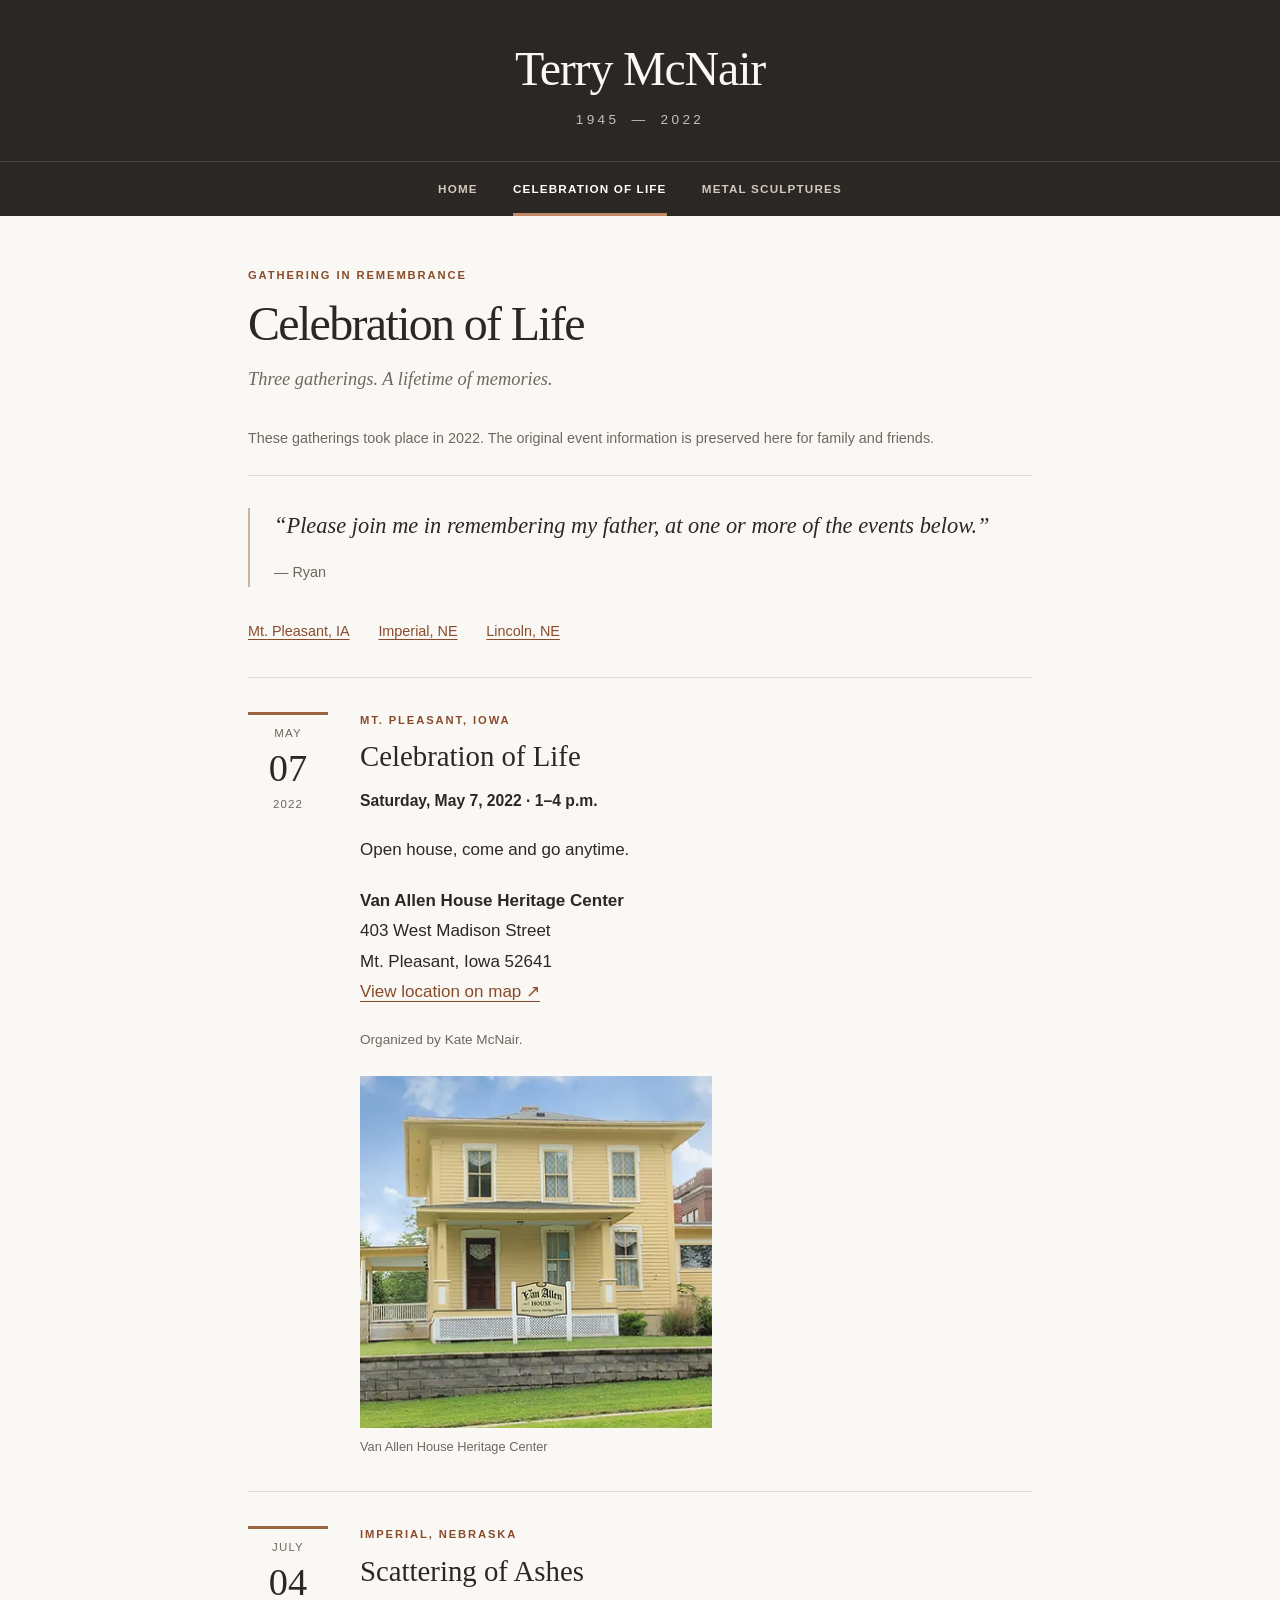
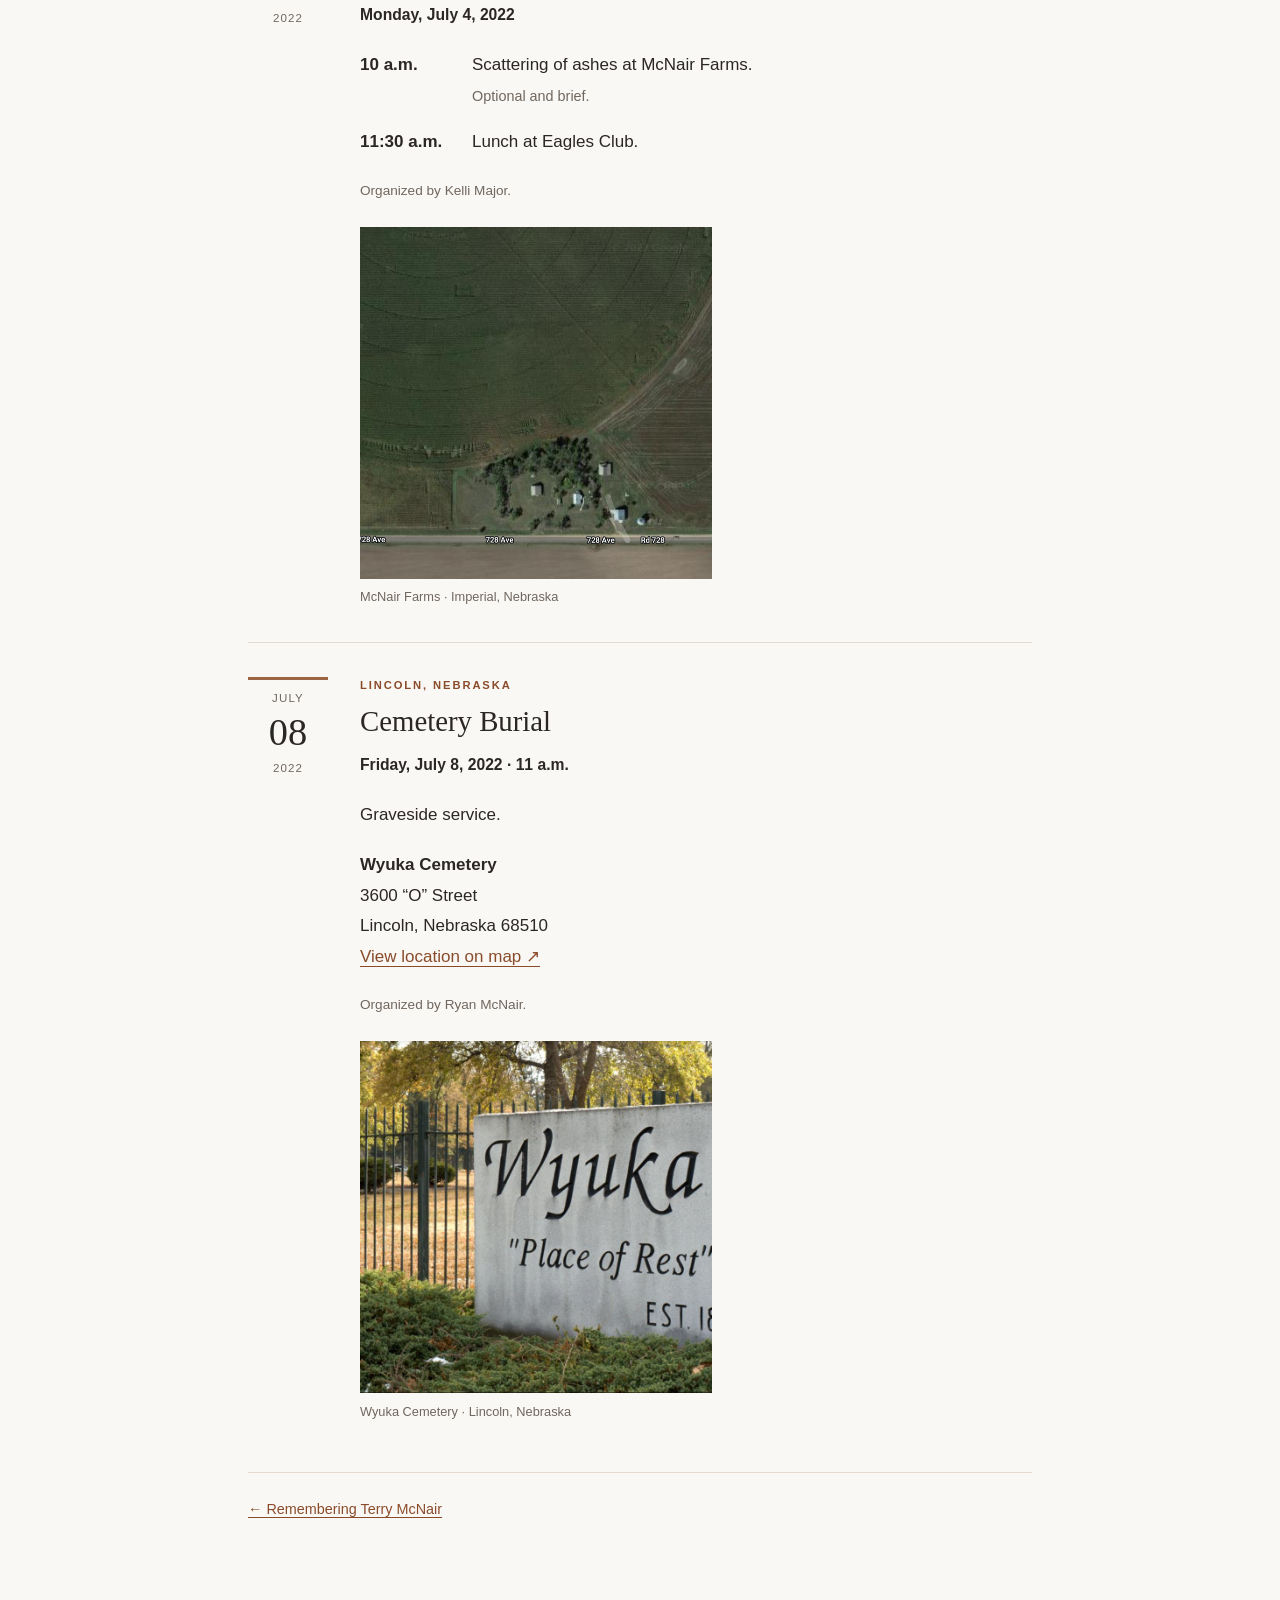
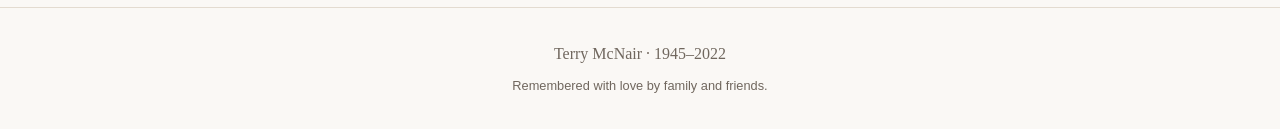
==== celebration-of-life/index.html @ 95c63678 "Build Terry McNair memorial site for GitHub Pages" ====
<!doctype html>
<html lang="en">
<head>
  <meta charset="utf-8">
  <meta name="viewport" content="width=device-width, initial-scale=1">
  <title>Celebration of Life | Terry McNair · 1945–2022</title>
  <meta name="description" content="The three 2022 gatherings remembering Terry McNair in Mt. Pleasant, Iowa; Imperial, Nebraska; and Lincoln, Nebraska.">
  <link rel="canonical" href="https://www.terrymcnair.com/celebration-of-life/">
  <meta property="og:title" content="Celebration of Life | Terry McNair">
  <meta property="og:description" content="The three 2022 gatherings remembering Terry McNair in Mt. Pleasant, Iowa; Imperial, Nebraska; and Lincoln, Nebraska.">
  <meta property="og:type" content="website">
  <meta property="og:url" content="https://www.terrymcnair.com/celebration-of-life/">
  <meta property="og:image" content="https://www.terrymcnair.com/images/terry-mcnair.jpg">
  <meta name="theme-color" content="#2b2724">
  <link rel="icon" href="../images/favicon.svg" type="image/svg+xml">
  <link rel="stylesheet" href="../css/style.css">
  <script src="../js/gallery.js" defer></script>
</head>
<body>
  <a class="skip-link" href="#main">Skip to content</a>
  <header class="site-header">
    <div class="masthead"><a class="site-title" href="../">Terry McNair</a><p class="life-dates">1945 <span aria-hidden="true">—</span> 2022</p></div>
    <nav aria-label="Main navigation"><ul><li><a href="../">Home</a></li><li><a href="../celebration-of-life/" aria-current="page">Celebration of Life</a></li><li><a href="../metal-sculptures/">Metal Sculptures</a></li></ul></nav>
  </header>
  <main id="main" class="reading" tabindex="-1">
    <div class="page-heading"><p class="eyebrow">Gathering in remembrance</p><h1>Celebration of Life</h1><p class="subtitle">Three gatherings. A lifetime of memories.</p></div>
    <p class="archive-note">These gatherings took place in 2022. The original event information is preserved here for family and friends.</p>
    <blockquote><p>“Please join me in remembering my father, at one or more of the events below.”</p><cite>— Ryan</cite></blockquote>
    <nav class="event-nav" aria-label="Jump to an event"><a href="#mt-pleasant">Mt. Pleasant, IA</a><a href="#imperial">Imperial, NE</a><a href="#lincoln">Lincoln, NE</a></nav>
    <div class="events">
      <section class="event" id="mt-pleasant" aria-labelledby="event-one"><div class="event-date"><span>May</span><strong>07</strong><span>2022</span></div><div class="event-body"><p class="eyebrow">Mt. Pleasant, Iowa</p><h2 id="event-one">Celebration of Life</h2><p class="event-time"><time datetime="2022-05-07">Saturday, May 7, 2022</time> · 1–4 p.m.</p><p>Open house, come and go anytime.</p><address><strong>Van Allen House Heritage Center</strong><br>403 West Madison Street<br>Mt. Pleasant, Iowa 52641</address><p><a href="https://www.google.com/maps/search/?api=1&amp;query=Van+Allen+House+403+West+Madison+Street+Mount+Pleasant+Iowa">View location on map <span aria-hidden="true">↗</span></a></p><p class="organizer">Organized by Kate McNair.</p><figure class="event-photo"><img src="../images/memory-02.jpg" width="354" height="354" loading="lazy" alt="The yellow Van Allen House in Mt. Pleasant"><figcaption>Van Allen House Heritage Center</figcaption></figure></div></section>
      <section class="event" id="imperial" aria-labelledby="event-two"><div class="event-date"><span>July</span><strong>04</strong><span>2022</span></div><div class="event-body"><p class="eyebrow">Imperial, Nebraska</p><h2 id="event-two">Scattering of Ashes</h2><p class="event-time"><time datetime="2022-07-04">Monday, July 4, 2022</time></p><dl class="schedule"><dt>10 a.m.</dt><dd>Scattering of ashes at McNair Farms.<br><span class="small">Optional and brief.</span></dd><dt>11:30 a.m.</dt><dd>Lunch at Eagles Club.</dd></dl><p class="organizer">Organized by Kelli Major.</p><figure class="event-photo"><img src="../images/memory-03.jpg" width="696" height="696" loading="lazy" alt="Aerial view of the McNair family farm in Imperial, Nebraska"><figcaption>McNair Farms · Imperial, Nebraska</figcaption></figure></div></section>
      <section class="event" id="lincoln" aria-labelledby="event-three"><div class="event-date"><span>July</span><strong>08</strong><span>2022</span></div><div class="event-body"><p class="eyebrow">Lincoln, Nebraska</p><h2 id="event-three">Cemetery Burial</h2><p class="event-time"><time datetime="2022-07-08">Friday, July 8, 2022</time> · 11 a.m.</p><p>Graveside service.</p><address><strong>Wyuka Cemetery</strong><br>3600 “O” Street<br>Lincoln, Nebraska 68510</address><p><a href="https://www.google.com/maps/search/?api=1&amp;query=Wyuka+Cemetery+3600+O+Street+Lincoln+Nebraska">View location on map <span aria-hidden="true">↗</span></a></p><p class="organizer">Organized by Ryan McNair.</p><figure class="event-photo"><img src="../images/memory-04.jpg" width="804" height="804" loading="lazy" alt="The Wyuka Cemetery entrance sign, Place of Rest"><figcaption>Wyuka Cemetery · Lincoln, Nebraska</figcaption></figure></div></section>
    </div>
    <p class="back-link"><a href="../">← Remembering Terry McNair</a></p></main>
  <footer class="site-footer"><p>Terry McNair <span aria-hidden="true">·</span> 1945–2022</p><p>Remembered with love by family and friends.</p></footer>
</body>
</html>
---- css/style.css ----
:root{color-scheme:light;--bg:#faf8f5;--paper:#fff;--ink:#2b2724;--muted:#70675e;--accent:#8a4b2a;--rule:#e3dbd0;--serif:Georgia,'Times New Roman',serif;--sans:'Segoe UI',Arial,sans-serif}
*{box-sizing:border-box}html{-webkit-text-size-adjust:100%;scroll-behavior:smooth;scroll-padding-top:1.5rem}body{margin:0;background:var(--bg);color:var(--ink);font:1.0625rem/1.8 var(--sans)}a{color:var(--accent);text-underline-offset:.22em}a:hover{color:#63371f}a:focus-visible,button:focus-visible{outline:3px solid #aa673f;outline-offset:5px}img{display:block;max-width:100%;height:auto}h1,h2{font-family:var(--serif);font-weight:400;line-height:1.2}h1{font-size:clamp(2.15rem,5vw,3rem);letter-spacing:-.035em;margin:.5rem 0 .8rem}h2{font-size:1.8rem;margin:0 0 1rem}p{margin:0 0 1.25rem}.small{font-size:.9rem;color:var(--muted)}.skip-link{position:fixed;top:-8rem;left:1rem;padding:.5rem 1rem;background:white;z-index:10}.skip-link:focus{top:1rem}
.site-header{background:#2b2724;color:#faf8f5}.masthead{text-align:center;padding:2.5rem 1rem 1.8rem}.site-title{font:400 clamp(2.2rem,6vw,3rem)/1.2 var(--serif);text-decoration:none;color:#faf8f5;letter-spacing:-.025em}.site-title:hover{color:white}.life-dates{font-size:.85rem;letter-spacing:.25em;margin:.65rem 0 0;color:#c9bfb4}.life-dates span{margin:0 .3rem}.site-header nav{border-top:1px solid #ffffff20}.site-header ul{margin:0 auto;padding:0 1rem;list-style:none;display:flex;gap:2.2rem;justify-content:center;max-width:60rem}.site-header nav a{display:block;padding:1rem 0 .85rem;text-decoration:none;color:#d2c8bc;text-transform:uppercase;letter-spacing:.1em;font-size:.73rem;font-weight:600;border-bottom:3px solid transparent}.site-header nav a:hover,.site-header nav a[aria-current]{color:#fff;border-color:#bf8862}
main{padding:3.2rem 1.5rem 4rem;margin:auto}.reading{max-width:52rem}.wide{max-width:76rem}.page-heading{margin-bottom:2rem}.eyebrow{text-transform:uppercase;letter-spacing:.17em;font-size:.7rem;font-weight:700;line-height:1.6;color:var(--accent);margin:0 0 .6rem}.subtitle{font:italic 1.15rem/1.6 var(--serif);color:var(--muted);margin:0}.obituary{display:flow-root}.obituary>p:first-of-type{font-size:1.13rem}.portrait{float:left;width:15.5rem;max-width:42%;margin:.3rem 1.8rem 1rem 0}.portrait img{border-radius:2px}.portrait figcaption{font-size:.73rem;color:var(--muted);margin-top:.4rem}.memorial-note{border-left:3px solid #b07c55;padding:1.4rem 1.6rem;background:#f1ebe2;margin:2rem 0 3rem}.memorial-note p:last-child{margin-bottom:0}.memories{border-top:1px solid var(--rule);padding-top:2rem}.memory-gallery{display:grid;grid-template-columns:repeat(4,1fr);gap:.65rem}.memory-gallery img{width:100%;aspect-ratio:1;object-fit:cover}.gallery-item{display:block;position:relative;overflow:hidden;border-radius:2px}.gallery-item:hover img{filter:brightness(1.06)}.explore{display:grid;grid-template-columns:1fr 1fr;gap:2rem;margin-top:2.5rem;padding-top:1.5rem;border-top:1px solid var(--rule)}.explore>a{text-decoration:none}.explore .eyebrow{display:block;color:var(--muted)}.explore>a>span:last-child{font:1.25rem/1.6 var(--serif)}.explore>a>span:last-child>span{margin-left:.4rem}
.archive-note{font-size:.9rem;color:var(--muted);border-bottom:1px solid var(--rule);padding-bottom:1.4rem}blockquote{margin:2rem 0;padding:0 0 0 1.5rem;border-left:2px solid #c9b59d;font:italic 1.4rem/1.6 var(--serif)}blockquote p{margin-bottom:.5rem}blockquote cite{font: .9rem var(--sans);color:var(--muted)}.event-nav{display:flex;flex-wrap:wrap;gap:.6rem 1.8rem;margin:2rem 0;font-size:.9rem}.event{border-top:1px solid var(--rule);padding:2.1rem 0;display:grid;grid-template-columns:5rem 1fr;gap:2rem}.event-date{text-align:center;border-top:3px solid #9b6541;padding:.5rem 0;height:max-content;color:var(--muted);font-size:.72rem;letter-spacing:.1em;text-transform:uppercase}.event-date span{display:block}.event-date strong{display:block;font:2.4rem/1.3 var(--serif);color:var(--ink);letter-spacing:0}.event h2{margin:.35rem 0 .8rem}.event-time{font-weight:600;font-size:.98rem}address{font-style:normal}.organizer{font-size:.85rem;color:var(--muted);margin:1rem 0 0}.schedule{display:grid;grid-template-columns:6rem 1fr;gap:1rem;margin:1.3rem 0}.schedule dt{font-weight:600}.schedule dd{margin:0}.back-link{border-top:1px solid var(--rule);padding-top:1.5rem;margin-top:1rem;font-size:.9rem}
.wide .page-heading,.gallery-intro{max-width:43rem}.gallery-intro{margin-bottom:1rem}.gallery-hint{font-size:.85rem;color:var(--muted);margin-bottom:2rem}.sculpture-gallery{display:grid;grid-template-columns:repeat(3,minmax(0,1fr));gap:1rem;margin-bottom:3rem}.sculpture-gallery .gallery-item{background:#ece6dd}.sculpture-gallery img{width:100%;height:100%;aspect-ratio:4/3;object-fit:contain}.photo-number{position:absolute;bottom:.5rem;right:.5rem;border-radius:2px;background:#2b2724d9;color:#fff;font-size:.7rem;padding:.1rem .45rem}.site-footer{border-top:1px solid var(--rule);text-align:center;padding:2rem 1rem;color:var(--muted);font-size:.8rem}.site-footer p{margin:0}.site-footer p:first-child{font-family:var(--serif);font-size:1rem;margin-bottom:.3rem}
.lightbox{border:0;padding:3.5rem 3.8rem 1rem;max-width:none;max-height:none;width:100%;height:100%;background:#191715f5;color:#fff}.lightbox::backdrop{background:#191715}.lightbox[open]{display:flex;flex-direction:column;align-items:center;justify-content:center}.lightbox img{max-height:calc(100dvh - 10rem);max-width:100%;object-fit:contain;min-height:0}.lightbox p{font-size:.85rem;line-height:1.4;margin:.8rem 0 0;text-align:center}.lightbox button{position:absolute;background:transparent;color:#fff;border:0;font:2.5rem/1 var(--sans);padding:.5rem .8rem;cursor:pointer;min-width:44px;min-height:44px}.lightbox .close{right:.8rem;top:.5rem}.lightbox .prev{left:.4rem;top:45%}.lightbox .next{right:.4rem;top:45%}.lightbox-help{color:#c7bdb0;font-size:.75rem!important}
.event-photo{margin:1.5rem 0 0;max-width:22rem}.event-photo img{width:100%;height:auto}.event-photo figcaption{font-size:.8rem;color:var(--muted);margin-top:.4rem}
@media(max-width:40rem){main{padding:2.2rem 1.15rem 3rem}.masthead{padding:2rem 1rem 1.5rem}.site-header ul{gap:1.3rem}.site-header nav a{font-size:.66rem;letter-spacing:.06em}.portrait{width:12rem;margin-right:1.2rem}.sculpture-gallery{grid-template-columns:repeat(2,minmax(0,1fr));gap:.6rem}.event{gap:1.1rem;grid-template-columns:3.8rem 1fr}.event h2{font-size:1.6rem}.schedule{grid-template-columns:1fr;gap:.25rem}.schedule dd{margin-bottom:.7rem}.memory-gallery{grid-template-columns:repeat(2,1fr)}.explore{gap:1rem}.lightbox{padding:3.5rem 2.8rem 1rem}}
@media(max-width:25rem){.portrait{float:none;max-width:100%;width:100%;margin:0 0 1.5rem}.site-header ul{gap:.9rem}.explore{grid-template-columns:1fr}}
@media(prefers-reduced-motion:reduce){html{scroll-behavior:auto}}
@media print{.site-header nav,.explore,.gallery-hint,.back-link{display:none}body{background:white;color:black;font-size:11pt}.site-header{background:white;color:black}.site-title,.life-dates{color:black}main{padding-top:1rem}.gallery-item{break-inside:avoid}.event{break-inside:avoid}.lightbox{display:none!important}}
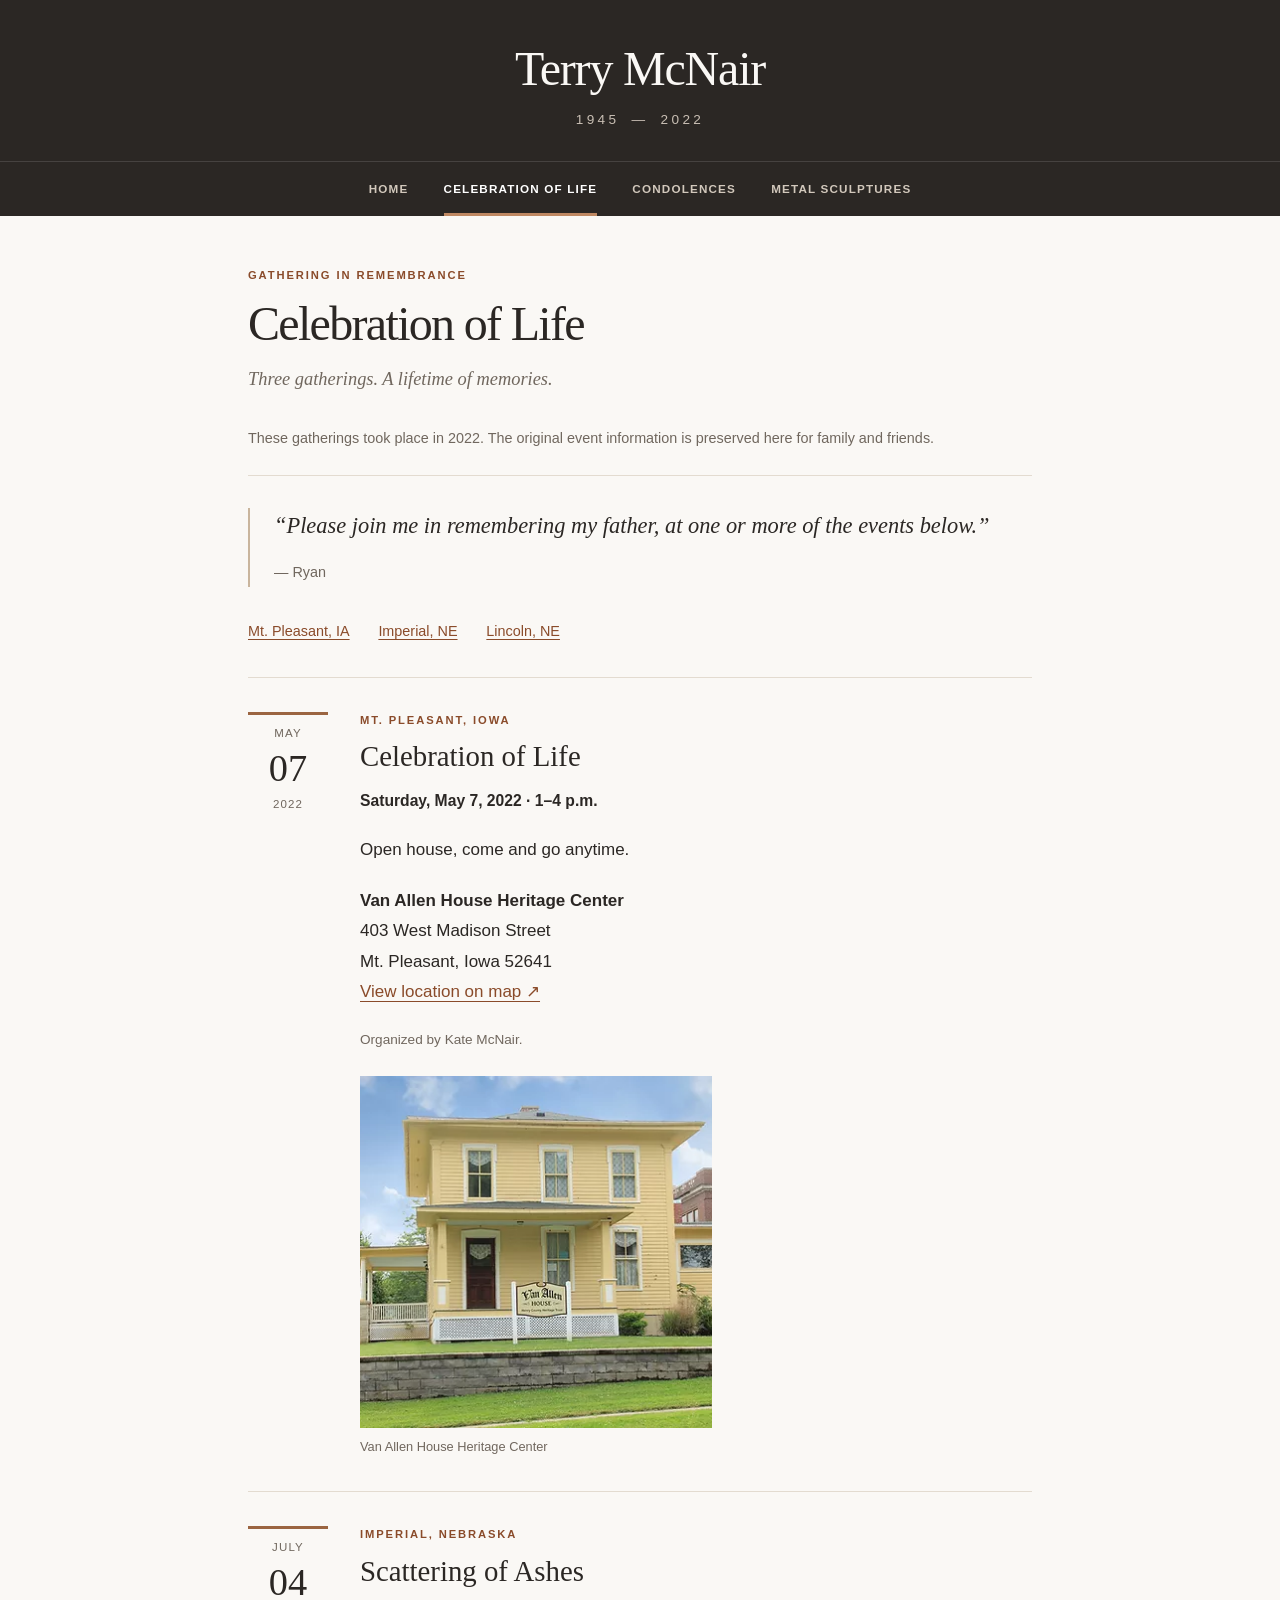
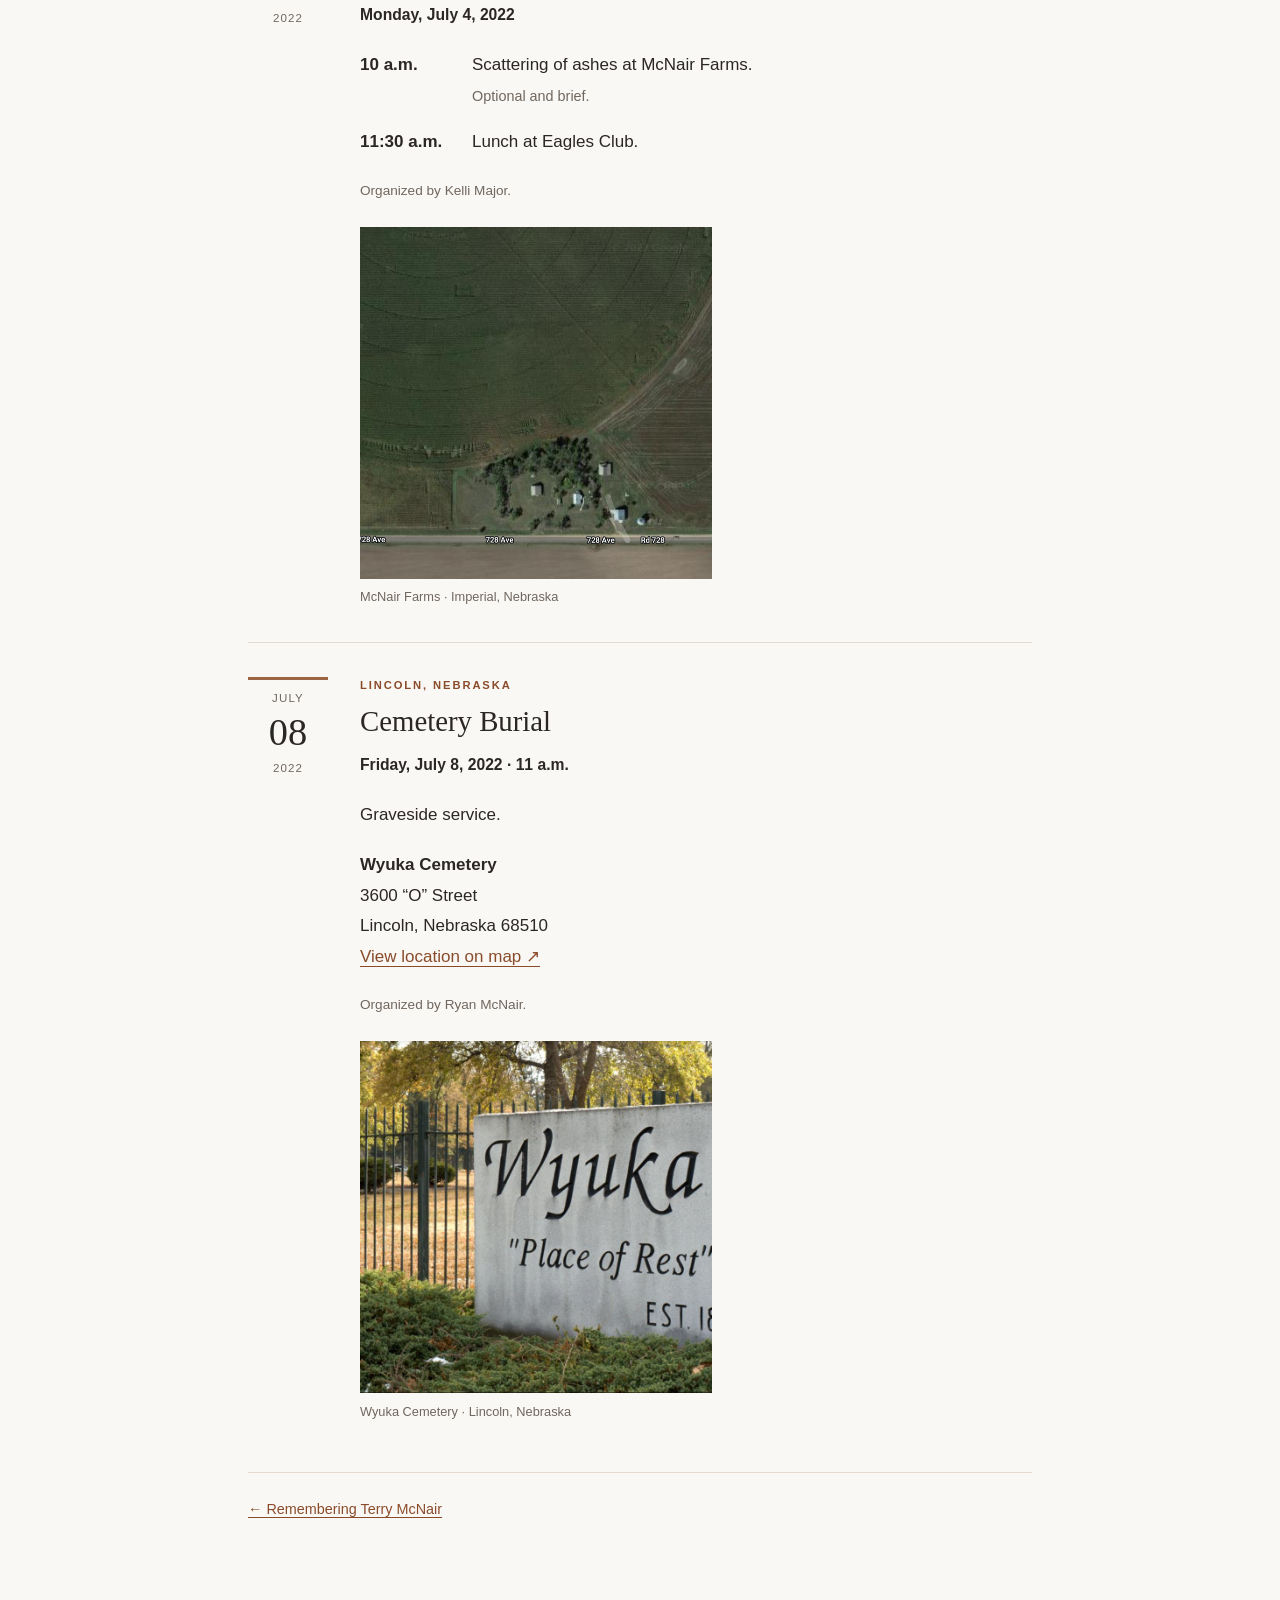
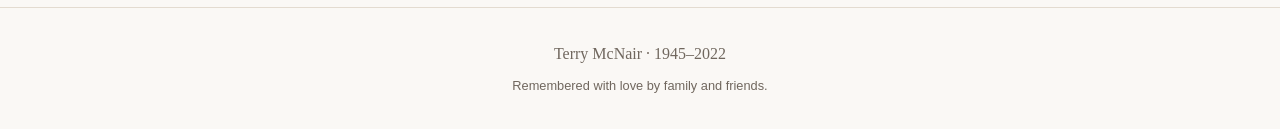
==== commit cc904c99: "Add condolences page" ====
--- a/celebration-of-life/index.html
+++ b/celebration-of-life/index.html
@@ -1,6 +1,15 @@
 <!doctype html>
 <html lang="en">
 <head>
+<!-- Google tag (gtag.js) -->
+<script async src="https://www.googletagmanager.com/gtag/js?id=G-TC96XVYT4N"></script>
+<script>
+  window.dataLayer = window.dataLayer || [];
+  function gtag(){dataLayer.push(arguments);}
+  gtag('js', new Date());
+
+  gtag('config', 'G-TC96XVYT4N');
+</script>
   <meta charset="utf-8">
   <meta name="viewport" content="width=device-width, initial-scale=1">
   <title>Celebration of Life | Terry McNair · 1945–2022</title>
@@ -20,7 +29,7 @@
   <a class="skip-link" href="#main">Skip to content</a>
   <header class="site-header">
     <div class="masthead"><a class="site-title" href="../">Terry McNair</a><p class="life-dates">1945 <span aria-hidden="true">—</span> 2022</p></div>
-    <nav aria-label="Main navigation"><ul><li><a href="../">Home</a></li><li><a href="../celebration-of-life/" aria-current="page">Celebration of Life</a></li><li><a href="../metal-sculptures/">Metal Sculptures</a></li></ul></nav>
+    <nav aria-label="Main navigation"><ul><li><a href="../">Home</a></li><li><a href="../celebration-of-life/" aria-current="page">Celebration of Life</a></li><li><a href="../condolences/">Condolences</a></li><li><a href="../metal-sculptures/">Metal Sculptures</a></li></ul></nav>
   </header>
   <main id="main" class="reading" tabindex="-1">
     <div class="page-heading"><p class="eyebrow">Gathering in remembrance</p><h1>Celebration of Life</h1><p class="subtitle">Three gatherings. A lifetime of memories.</p></div>
--- a/css/style.css
+++ b/css/style.css
@@ -6,7 +6,9 @@
 .wide .page-heading,.gallery-intro{max-width:43rem}.gallery-intro{margin-bottom:1rem}.gallery-hint{font-size:.85rem;color:var(--muted);margin-bottom:2rem}.sculpture-gallery{display:grid;grid-template-columns:repeat(3,minmax(0,1fr));gap:1rem;margin-bottom:3rem}.sculpture-gallery .gallery-item{background:#ece6dd}.sculpture-gallery img{width:100%;height:100%;aspect-ratio:4/3;object-fit:contain}.photo-number{position:absolute;bottom:.5rem;right:.5rem;border-radius:2px;background:#2b2724d9;color:#fff;font-size:.7rem;padding:.1rem .45rem}.site-footer{border-top:1px solid var(--rule);text-align:center;padding:2rem 1rem;color:var(--muted);font-size:.8rem}.site-footer p{margin:0}.site-footer p:first-child{font-family:var(--serif);font-size:1rem;margin-bottom:.3rem}
 .lightbox{border:0;padding:3.5rem 3.8rem 1rem;max-width:none;max-height:none;width:100%;height:100%;background:#191715f5;color:#fff}.lightbox::backdrop{background:#191715}.lightbox[open]{display:flex;flex-direction:column;align-items:center;justify-content:center}.lightbox img{max-height:calc(100dvh - 10rem);max-width:100%;object-fit:contain;min-height:0}.lightbox p{font-size:.85rem;line-height:1.4;margin:.8rem 0 0;text-align:center}.lightbox button{position:absolute;background:transparent;color:#fff;border:0;font:2.5rem/1 var(--sans);padding:.5rem .8rem;cursor:pointer;min-width:44px;min-height:44px}.lightbox .close{right:.8rem;top:.5rem}.lightbox .prev{left:.4rem;top:45%}.lightbox .next{right:.4rem;top:45%}.lightbox-help{color:#c7bdb0;font-size:.75rem!important}
 .event-photo{margin:1.5rem 0 0;max-width:22rem}.event-photo img{width:100%;height:auto}.event-photo figcaption{font-size:.8rem;color:var(--muted);margin-top:.4rem}
+.condolences-intro{color:var(--muted);border-bottom:1px solid var(--rule);padding-bottom:1.5rem}.condolence-list{display:grid;gap:0}.condolence{border-bottom:1px solid var(--rule);padding:2.4rem 0;display:grid;grid-template-columns:minmax(0,1fr);gap:1.75rem}.condolence:has(.condolence-photo){grid-template-columns:minmax(0,1fr) 15rem}.condolence-body>p{font:1.16rem/1.75 var(--serif)}.condolence-body footer{margin-top:1.7rem}.condolence-body h2{font:600 .95rem/1.4 var(--sans);margin:0;color:var(--ink)}.condolence-body time{display:block;font-size:.82rem;color:var(--muted);margin-top:.2rem}.condolence-photo{grid-column:2;grid-row:1;margin:.25rem 0 0}.condolence-photo img{width:100%;aspect-ratio:1;object-fit:cover;border-radius:2px}.condolence-photo figcaption{font-size:.76rem;line-height:1.5;color:var(--muted);margin-top:.5rem}
 @media(max-width:40rem){main{padding:2.2rem 1.15rem 3rem}.masthead{padding:2rem 1rem 1.5rem}.site-header ul{gap:1.3rem}.site-header nav a{font-size:.66rem;letter-spacing:.06em}.portrait{width:12rem;margin-right:1.2rem}.sculpture-gallery{grid-template-columns:repeat(2,minmax(0,1fr));gap:.6rem}.event{gap:1.1rem;grid-template-columns:3.8rem 1fr}.event h2{font-size:1.6rem}.schedule{grid-template-columns:1fr;gap:.25rem}.schedule dd{margin-bottom:.7rem}.memory-gallery{grid-template-columns:repeat(2,1fr)}.explore{gap:1rem}.lightbox{padding:3.5rem 2.8rem 1rem}}
+@media(max-width:40rem){.site-header ul{flex-wrap:wrap;gap:0 1.3rem}.site-header nav a{padding:.75rem 0 .65rem}.condolence:has(.condolence-photo){grid-template-columns:1fr}.condolence-photo{grid-column:1;grid-row:auto;max-width:22rem}.condolence-body>p{font-size:1.08rem}}
 @media(max-width:25rem){.portrait{float:none;max-width:100%;width:100%;margin:0 0 1.5rem}.site-header ul{gap:.9rem}.explore{grid-template-columns:1fr}}
 @media(prefers-reduced-motion:reduce){html{scroll-behavior:auto}}
 @media print{.site-header nav,.explore,.gallery-hint,.back-link{display:none}body{background:white;color:black;font-size:11pt}.site-header{background:white;color:black}.site-title,.life-dates{color:black}main{padding-top:1rem}.gallery-item{break-inside:avoid}.event{break-inside:avoid}.lightbox{display:none!important}}
